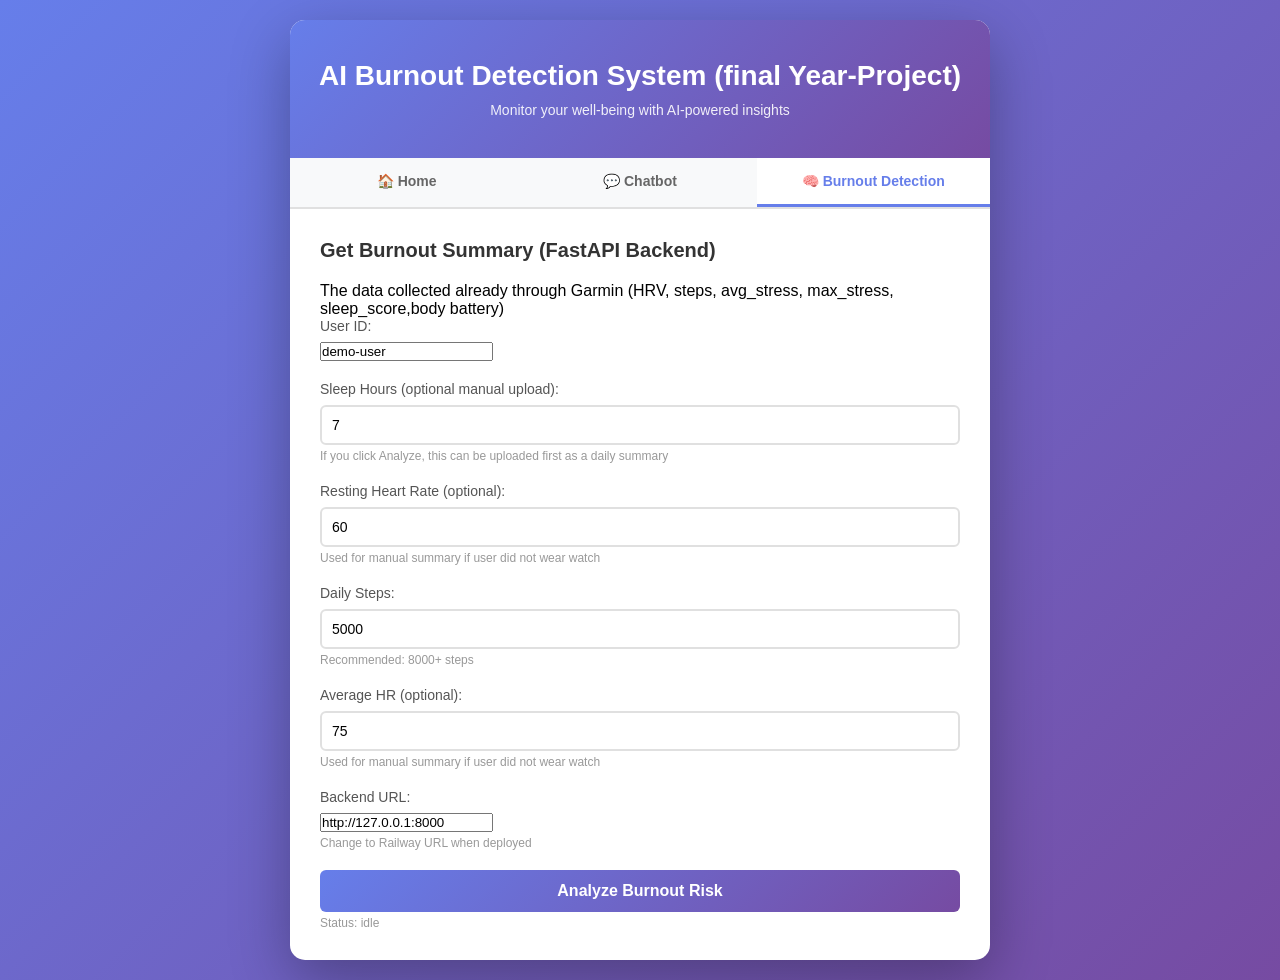
==== RussellShaun_webdashboard/index.html @ fd97fbe0 "fixed unavaliable server" ====
<!DOCTYPE html>
<html lang="en">
<head>
    <meta charset="UTF-8">
    <meta name="viewport" content="width=device-width, initial-scale=1.0">
    <title>AI Burnout Detection</title>
    <link rel="stylesheet" href="style.css">
</head>
<body>
    <div class="container">
        <div class="header">
            <h1>AI Burnout Detection System (final Year-Project)</h1>
            <p>Monitor your well-being with AI-powered insights</p>
        </div>

        <!-- Tab Navigation -->
        <div class="tab-nav">
            <button type="button" class="tab-btn active" data-tab="home">🏠 Home</button>
            <a href="chatbot.html" class="tab-btn-link">💬 Chatbot</a>
            <button type="button" class="tab-btn" data-tab="burnout">🧠 Burnout Detection</button>
        </div>

        <div class="main-content">
            <!-- Home Tab -->
            <div id="home" class="tab-content active">
                <div class="home-section">
                    <h2>Welcome to the AI Burnout Detection System</h2>
                    <p>This platform helps you monitor your well-being and identify possible burnout risks early.</p>
                    
                    <div class="features">
                        <div class="feature-card">
                            <div class="feature-icon">📊</div>
                            <h3>Track Metrics</h3>
                            <p>Monitor sleep, heart rate variability, activity levels, and stress.</p>
                        </div>
                        <div class="feature-card">
                            <div class="feature-icon">🤖</div>
                            <h3>AI Analysis</h3>
                            <p>Get instant burnout risk assessment powered by machine learning.</p>
                        </div>
                        <div class="feature-card">
                            <div class="feature-icon">💡</div>
                            <h3>Personalized Tips</h3>
                            <p>Receive tailored recommendations based on your health data.</p>
                        </div>
                        <div class="feature-card">
                            <div class="feature-icon">💬</div>
                            <h3>AI Chatbot</h3>
                            <p>Chat with our AI assistant for wellness advice anytime.</p>
                        </div>
                    </div>

                    <div class="info-box">
                        <h3>How It Works</h3>
                        <ol>
                            <li>Enter your health metrics in the Burnout Detection tab</li>
                            <li>Our AI analyzes your data using machine learning</li>
                            <li>Get your burnout risk level</li>
                            <li>Receive personalized recommendations for improvement</li>
                            <li>Chat with our AI assistant for wellness support</li>
                        </ol>
                    </div>
                </div>
            </div>

            <!-- Burnout Detection Tab -->
            <div id="burnout" class="tab-content">
                <div class="form-section">
                    <h2>Get Burnout Summary (FastAPI Backend)</h2>
                    <p>The data collected already through Garmin (HRV, steps, avg_stress, max_stress, sleep_score,body battery) </p>
                    <div id="burnoutForm">
                    <div class="form-group">
                        <label for="user_id">User ID:</label>
                        <input type="text" id="user_id" value="demo-user" required>
                    </div>

                    <div class="form-group">
                        <label for="sleep">Sleep Hours (optional manual upload):</label>
                        <input type="number" id="sleep" min="0" max="12" step="0.5" value="7">
                        <span class="help-text">If you click Analyze, this can be uploaded first as a daily summary</span>
                    </div>

                    <div class="form-group">
                        <label for="resting_hr">Resting Heart Rate (optional):</label>
                        <input type="number" id="resting_hr" min="30" max="120" step="1" value="60">
                        <span class="help-text">Used for manual summary if user did not wear watch</span>
                    </div>

                    <div class="form-group">
                        <label for="steps">Daily Steps:</label>
                        <input type="number" id="steps" min="0" max="50000" step="100" value="5000" required>
                        <span class="help-text">Recommended: 8000+ steps</span>
                    </div>

                    <div class="form-group">
                        <label for="avg_hr">Average HR (optional):</label>
                        <input type="number" id="avg_hr" min="30" max="180" step="1" value="75">
                        <span class="help-text">Used for manual summary if user did not wear watch</span>
                    </div>

                    <div class="form-group">
                        <label for="backend_url">Backend URL:</label>
                        <input type="text" id="backend_url" value="http://127.0.0.1:8000" required>
                        <span class="help-text">Change to Railway URL when deployed</span>
                    </div>

                        <button type="button" id="analyzeBtn" class="btn-analyze" onclick="window.runBurnoutAnalysis && window.runBurnoutAnalysis(event)">Analyze Burnout Risk</button>
                        <span id="debugStatus" class="help-text">Status: idle</span>
                    </div>

                    <div class="result-section" id="resultSection" style="display:none;">
                        <h2>Burnout Risk Assessment</h2>
                        <div id="resultBox" class="result-box"></div>
                        <div id="recommendations" class="recommendations"></div>
                    </div>
                </div>
            </div>
        </div>
    </div>

    <script src="script.js?v=20260219"></script>
</body>
</html>
---- RussellShaun_webdashboard/style.css ----
* {
    margin: 0;
    padding: 0;
    box-sizing: border-box;
}

body {
    font-family: 'Segoe UI', Tahoma, Geneva, Verdana, sans-serif;
    background: linear-gradient(135deg, #667eea 0%, #764ba2 100%);
    min-height: 100vh;
    display: flex;
    justify-content: center;
    align-items: center;
    padding: 20px;
}

.container {
    background: white;
    border-radius: 15px;
    box-shadow: 0 20px 60px rgba(0, 0, 0, 0.3);
    max-width: 700px;
    width: 100%;
    overflow: hidden;
}

.header {
    background: linear-gradient(135deg, #667eea 0%, #764ba2 100%);
    color: white;
    padding: 40px 20px;
    text-align: center;
}

.header h1 {
    font-size: 28px;
    margin-bottom: 10px;
}

.header p {
    font-size: 14px;
    opacity: 0.9;
}

.main-content {
    padding: 30px;
}

.form-section h2,
.result-section h2 {
    color: #333;
    margin-bottom: 20px;
    font-size: 20px;
}

.form-group {
    margin-bottom: 20px;
}

label {
    display: block;
    margin-bottom: 8px;
    color: #555;
    font-weight: 500;
    font-size: 14px;
}

input[type="number"],
input[type="range"] {
    width: 100%;
    padding: 10px;
    border: 2px solid #e0e0e0;
    border-radius: 6px;
    font-size: 14px;
    transition: border-color 0.3s ease;
}

input[type="number"]:focus,
input[type="range"]:focus {
    outline: none;
    border-color: #667eea;
}

input[type="range"] {
    padding: 0;
    height: 6px;
}

#stressValue {
    font-weight: bold;
    color: #667eea;
    font-size: 16px;
}

.help-text {
    display: block;
    font-size: 12px;
    color: #999;
    margin-top: 4px;
}

.btn-analyze {
    width: 100%;
    padding: 12px;
    background: linear-gradient(135deg, #667eea 0%, #764ba2 100%);
    color: white;
    border: none;
    border-radius: 6px;
    font-size: 16px;
    font-weight: 600;
    cursor: pointer;
    transition: transform 0.2s ease, box-shadow 0.2s ease;
}

.btn-analyze:hover {
    transform: translateY(-2px);
    box-shadow: 0 10px 20px rgba(102, 126, 234, 0.3);
}

.btn-analyze:active {
    transform: translateY(0);
}

.btn-analyze:disabled {
    opacity: 0.6;
    cursor: not-allowed;
}

.result-box {
    padding: 20px;
    border-radius: 8px;
    margin-bottom: 20px;
    text-align: center;
    font-size: 18px;
    font-weight: 600;
}

.result-box.low {
    background: #d4edda;
    color: #155724;
    border: 2px solid #28a745;
}

.result-box.moderate {
    background: #fff3cd;
    color: #856404;
    border: 2px solid #ffc107;
}

.result-box.high {
    background: #f8d7da;
    color: #721c24;
    border: 2px solid #dc3545;
}

.recommendations {
    background: #f8f9fa;
    border-left: 4px solid #667eea;
    padding: 15px;
    border-radius: 6px;
    font-size: 14px;
    line-height: 1.6;
}

.recommendations h3 {
    color: #333;
    margin-bottom: 10px;
    font-size: 16px;
}

.recommendations ul {
    margin-left: 20px;
    color: #555;
}

.recommendations li {
    margin-bottom: 8px;
}

.loading {
    text-align: center;
    color: #667eea;
    font-weight: 600;
}

.error {
    background: #f8d7da;
    color: #721c24;
    padding: 15px;
    border-radius: 6px;
    margin-bottom: 20px;
    border: 1px solid #f5c6cb;
}

/* Tab Navigation */
.tab-nav {
    display: flex;
    background: #f8f9fa;
    border-bottom: 2px solid #e0e0e0;
}

.tab-btn {
    flex: 1;
    padding: 15px 20px;
    border: none;
    background: transparent;
    color: #666;
    font-size: 14px;
    font-weight: 600;
    cursor: pointer;
    transition: all 0.3s ease;
    border-bottom: 3px solid transparent;
}

.tab-btn-link {
    flex: 1;
    padding: 15px 20px;
    border: none;
    background: transparent;
    color: #666;
    font-size: 14px;
    font-weight: 600;
    cursor: pointer;
    transition: all 0.3s ease;
    border-bottom: 3px solid transparent;
    text-decoration: none;
    display: flex;
    align-items: center;
    justify-content: center;
}

.tab-btn-link:hover {
    color: #667eea;
    background: #f0f0f0;
}

.tab-btn {
    flex: 1;
    padding: 15px 20px;
    border: none;
    background: transparent;
    color: #666;
    font-size: 14px;
    font-weight: 600;
    cursor: pointer;
    transition: all 0.3s ease;
    border-bottom: 3px solid transparent;
}

.tab-btn:hover {
    color: #667eea;
    background: #f0f0f0;
}

.tab-btn.active {
    color: #667eea;
    border-bottom-color: #667eea;
    background: white;
}

/* Tab Content */
.tab-content {
    display: none;
    animation: fadeIn 0.3s ease;
}

.tab-content.active {
    display: block;
}

@keyframes fadeIn {
    from {
        opacity: 0;
    }
    to {
        opacity: 1;
    }
}

/* Home Tab Styles */
.home-section {
    padding: 20px;
}

.home-section h2 {
    color: #333;
    margin-bottom: 10px;
    font-size: 24px;
}

.home-section > p {
    color: #666;
    margin-bottom: 30px;
    font-size: 16px;
}

.features {
    display: grid;
    grid-template-columns: 1fr 1fr;
    gap: 15px;
    margin-bottom: 30px;
}

.feature-card {
    background: linear-gradient(135deg, #f5f7fa 0%, #f0f0f5 100%);
    padding: 20px;
    border-radius: 8px;
    text-align: center;
    border: 1px solid #e0e0e0;
    transition: transform 0.3s ease, box-shadow 0.3s ease;
}

.feature-card:hover {
    transform: translateY(-5px);
    box-shadow: 0 10px 20px rgba(0, 0, 0, 0.1);
}

.feature-icon {
    font-size: 32px;
    margin-bottom: 10px;
}

.feature-card h3 {
    color: #333;
    font-size: 16px;
    margin-bottom: 8px;
}

.feature-card p {
    color: #666;
    font-size: 13px;
    line-height: 1.5;
}

.info-box {
    background: #f0f4ff;
    border-left: 4px solid #667eea;
    padding: 20px;
    border-radius: 8px;
}

.info-box h3 {
    color: #333;
    margin-bottom: 12px;
    font-size: 16px;
}

.info-box ol {
    color: #555;
    margin-left: 20px;
    line-height: 1.8;
}

.info-box li {
    margin-bottom: 8px;
}

/* Chatbot Tab Styles */
.chatbot-section {
    padding: 20px;
    height: 500px;
    display: flex;
    flex-direction: column;
}

.chatbot-section h2 {
    color: #333;
    margin-bottom: 20px;
    font-size: 20px;
}

.chat-history {
    flex: 1;
    overflow-y: auto;
    margin-bottom: 15px;
    padding: 15px;
    background: #f9f9f9;
    border-radius: 8px;
    border: 1px solid #e0e0e0;
}

.chat-message {
    margin-bottom: 12px;
    display: flex;
    animation: slideIn 0.3s ease;
}

@keyframes slideIn {
    from {
        opacity: 0;
        transform: translateY(10px);
    }
    to {
        opacity: 1;
        transform: translateY(0);
    }
}

.message-user {
    justify-content: flex-end;
}

.message-bot {
    justify-content: flex-start;
}

.message-content {
    max-width: 70%;
    padding: 10px 15px;
    border-radius: 8px;
    word-wrap: break-word;
    font-size: 14px;
    line-height: 1.4;
}

.message-user .message-content {
    background: #667eea;
    color: white;
}

.message-bot .message-content {
    background: #e9ecef;
    color: #333;
}

.chat-input-area {
    display: flex;
    gap: 10px;
}

#chatInput {
    flex: 1;
    padding: 12px 15px;
    border: 2px solid #e0e0e0;
    border-radius: 6px;
    font-size: 14px;
    font-family: inherit;
    transition: border-color 0.3s ease;
}

#chatInput:focus {
    outline: none;
    border-color: #667eea;
}

.btn-send {
    padding: 12px 25px;
    background: linear-gradient(135deg, #667eea 0%, #764ba2 100%);
    color: white;
    border: none;
    border-radius: 6px;
    font-weight: 600;
    cursor: pointer;
    transition: transform 0.2s ease, box-shadow 0.2s ease;
}

.btn-send:hover {
    transform: translateY(-2px);
    box-shadow: 0 10px 20px rgba(102, 126, 234, 0.3);
}

.btn-send:active {
    transform: translateY(0);
}

.back-link {
    text-align: center;
    padding: 20px;
    border-top: 1px solid #e0e0e0;
}

.back-link a {
    color: #667eea;
    text-decoration: none;
    font-weight: 600;
    transition: color 0.3s ease;
}

.back-link a:hover {
    color: #764ba2;
}
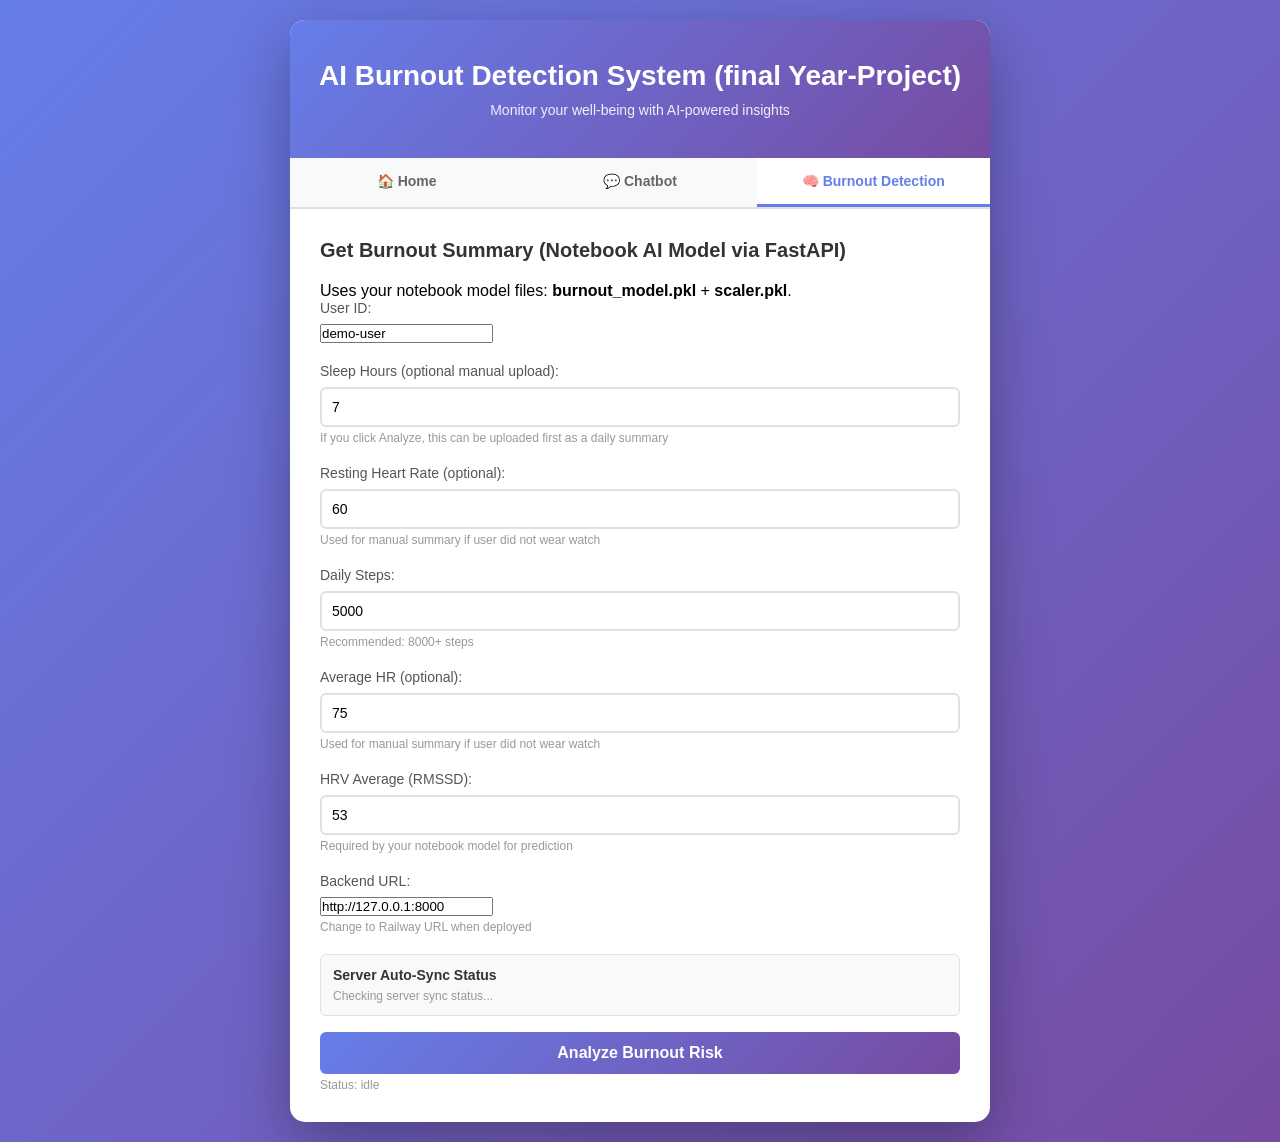
==== commit a302b87b: "Integrate notebook model, Garmin auto-sync, and dashboard sync status" ====
--- a/RussellShaun_webdashboard/index.html
+++ b/RussellShaun_webdashboard/index.html
@@ -66,8 +66,8 @@
             <!-- Burnout Detection Tab -->
             <div id="burnout" class="tab-content">
                 <div class="form-section">
-                    <h2>Get Burnout Summary (FastAPI Backend)</h2>
-                    <p>The data collected already through Garmin (HRV, steps, avg_stress, max_stress, sleep_score,body battery) </p>
+                    <h2>Get Burnout Summary (Notebook AI Model via FastAPI)</h2>
+                    <p>Uses your notebook model files: <strong>burnout_model.pkl</strong> + <strong>scaler.pkl</strong>.</p>
                     <div id="burnoutForm">
                     <div class="form-group">
                         <label for="user_id">User ID:</label>
@@ -99,9 +99,20 @@
                     </div>
 
                     <div class="form-group">
+                        <label for="hrv_avg">HRV Average (RMSSD):</label>
+                        <input type="number" id="hrv_avg" min="1" max="300" step="0.1" value="53" required>
+                        <span class="help-text">Required by your notebook model for prediction</span>
+                    </div>
+
+                    <div class="form-group">
                         <label for="backend_url">Backend URL:</label>
                         <input type="text" id="backend_url" value="http://127.0.0.1:8000" required>
                         <span class="help-text">Change to Railway URL when deployed</span>
+                    </div>
+
+                    <div id="syncStatusPanel" class="sync-status-panel">
+                        <h3>Server Auto-Sync Status</h3>
+                        <p id="syncStatusText" class="help-text">Checking server sync status...</p>
                     </div>
 
                         <button type="button" id="analyzeBtn" class="btn-analyze" onclick="window.runBurnoutAnalysis && window.runBurnoutAnalysis(event)">Analyze Burnout Risk</button>
--- a/RussellShaun_webdashboard/style.css
+++ b/RussellShaun_webdashboard/style.css
@@ -95,6 +95,35 @@
     font-size: 12px;
     color: #999;
     margin-top: 4px;
+}
+
+.sync-status-panel {
+    background: #f8f9fa;
+    border: 1px solid #e0e0e0;
+    border-radius: 6px;
+    padding: 12px;
+    margin-bottom: 16px;
+}
+
+.sync-status-panel h3 {
+    margin-bottom: 6px;
+    font-size: 14px;
+    color: #333;
+}
+
+.sync-status-panel.ok {
+    border-color: #28a745;
+    background: #eefaf1;
+}
+
+.sync-status-panel.warn {
+    border-color: #ffc107;
+    background: #fff9e8;
+}
+
+.sync-status-panel.error {
+    border-color: #dc3545;
+    background: #fdeeee;
 }
 
 .btn-analyze {
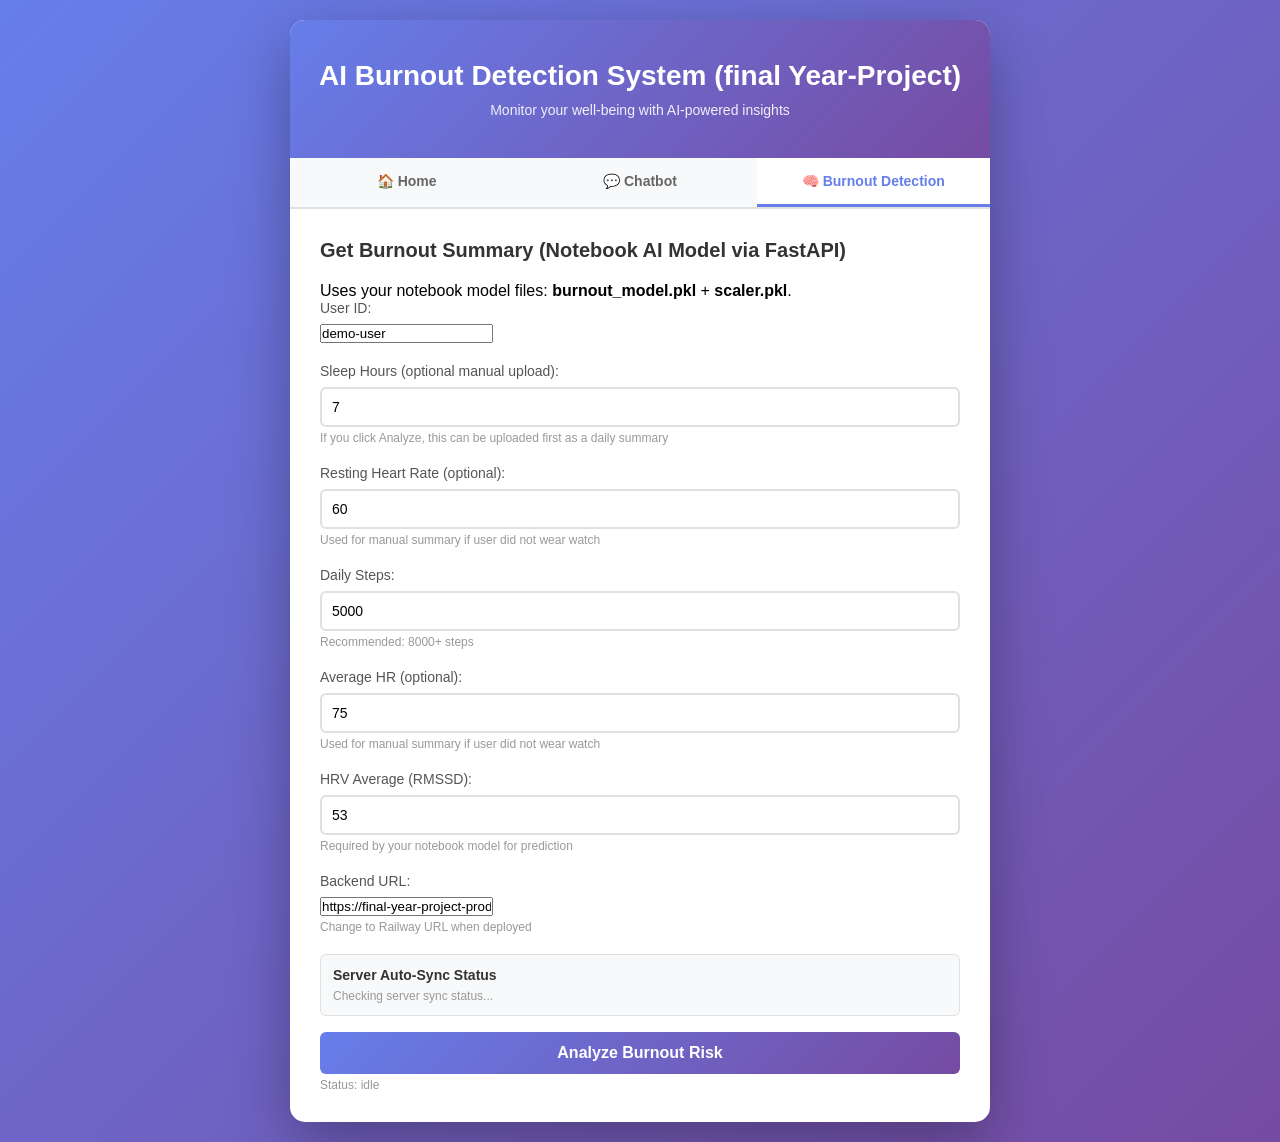
==== commit 716a3833: "syntax error" ====
--- a/RussellShaun_webdashboard/index.html
+++ b/RussellShaun_webdashboard/index.html
@@ -106,7 +106,7 @@
 
                     <div class="form-group">
                         <label for="backend_url">Backend URL:</label>
-                        <input type="text" id="backend_url" value="http://127.0.0.1:8000" required>
+                        <input type="text" id="backend_url" value="https://final-year-project-production-1acf.up.railway.app" required>
                         <span class="help-text">Change to Railway URL when deployed</span>
                     </div>
 
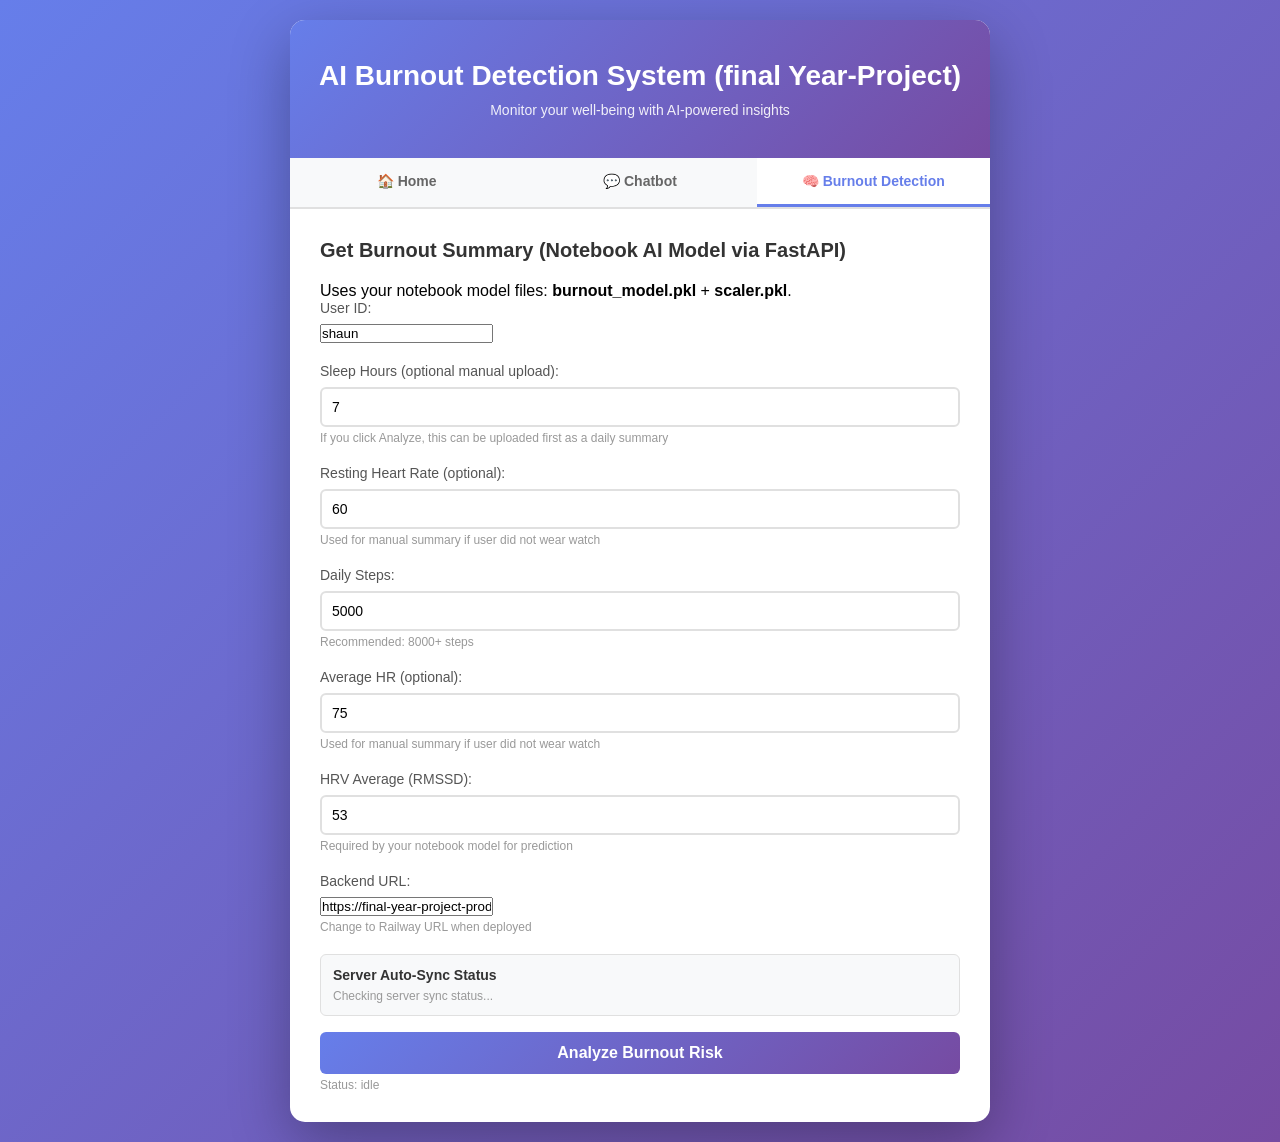
==== commit 99739632: "fixed error" ====
--- a/RussellShaun_webdashboard/index.html
+++ b/RussellShaun_webdashboard/index.html
@@ -71,7 +71,7 @@
                     <div id="burnoutForm">
                     <div class="form-group">
                         <label for="user_id">User ID:</label>
-                        <input type="text" id="user_id" value="demo-user" required>
+                        <input type="text" id="user_id" value="shaun" required>
                     </div>
 
                     <div class="form-group">
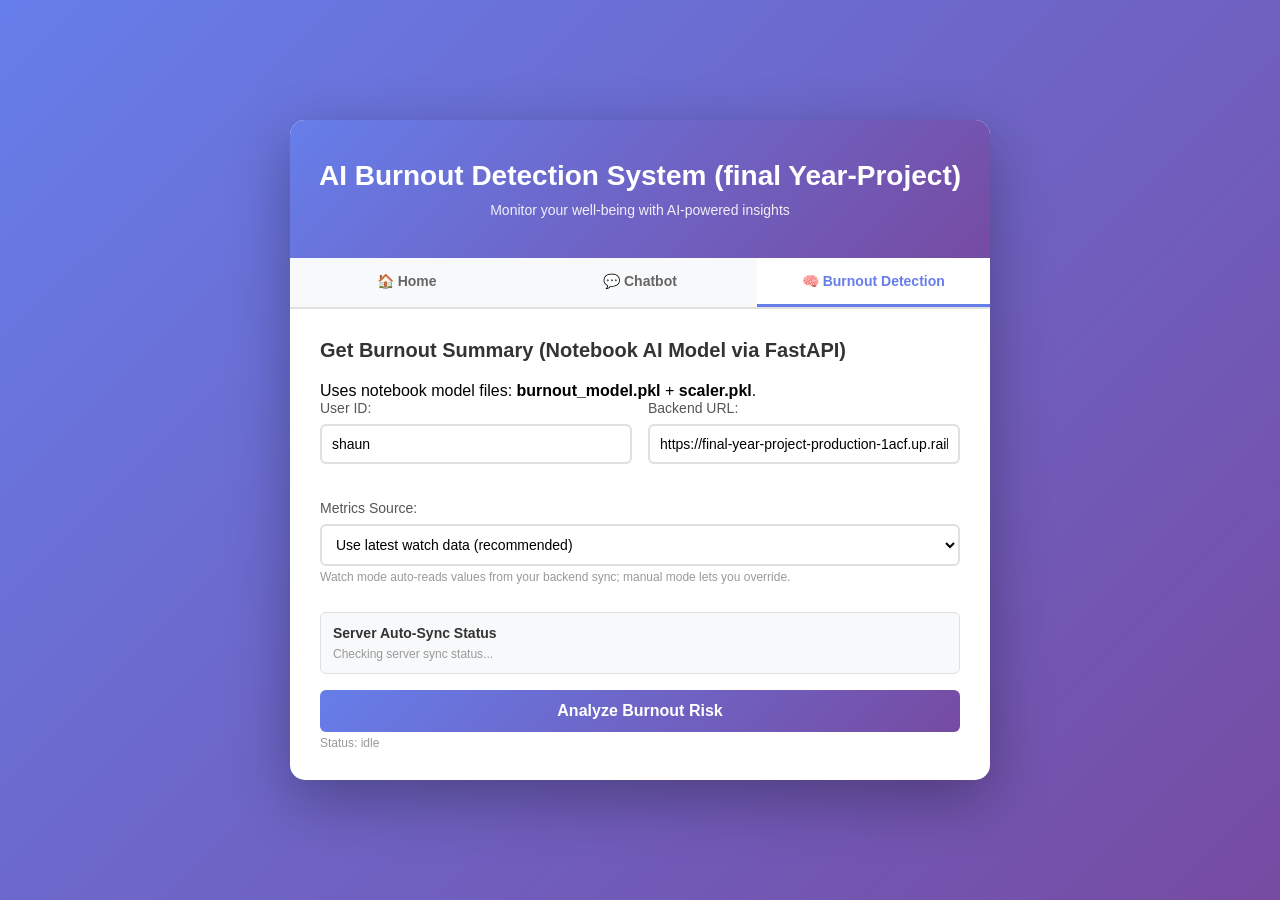
==== commit e31fe6e6: "Improved layout of prediction tab" ====
--- a/RussellShaun_webdashboard/index.html
+++ b/RussellShaun_webdashboard/index.html
@@ -67,48 +67,42 @@
             <div id="burnout" class="tab-content">
                 <div class="form-section">
                     <h2>Get Burnout Summary (Notebook AI Model via FastAPI)</h2>
-                    <p>Uses your notebook model files: <strong>burnout_model.pkl</strong> + <strong>scaler.pkl</strong>.</p>
+                    <p>Uses notebook model files: <strong>burnout_model.pkl</strong> + <strong>scaler.pkl</strong>.</p>
                     <div id="burnoutForm">
-                    <div class="form-group">
-                        <label for="user_id">User ID:</label>
-                        <input type="text" id="user_id" value="shaun" required>
-                    </div>
+                        <div class="burnout-grid">
+                            <div class="form-group">
+                                <label for="user_id">User ID:</label>
+                                <input type="text" id="user_id" value="shaun" required>
+                            </div>
 
-                    <div class="form-group">
-                        <label for="sleep">Sleep Hours (optional manual upload):</label>
-                        <input type="number" id="sleep" min="0" max="12" step="0.5" value="7">
-                        <span class="help-text">If you click Analyze, this can be uploaded first as a daily summary</span>
-                    </div>
+                            <div class="form-group">
+                                <label for="backend_url">Backend URL:</label>
+                                <input type="text" id="backend_url" value="https://final-year-project-production-1acf.up.railway.app" required>
+                            </div>
 
-                    <div class="form-group">
-                        <label for="resting_hr">Resting Heart Rate (optional):</label>
-                        <input type="number" id="resting_hr" min="30" max="120" step="1" value="60">
-                        <span class="help-text">Used for manual summary if user did not wear watch</span>
-                    </div>
+                            <div class="form-group full-width">
+                                <label for="metrics_source">Metrics Source:</label>
+                                <select id="metrics_source" class="select-input">
+                                    <option value="watch" selected>Use latest watch data (recommended)</option>
+                                    <option value="manual">Enter metrics manually</option>
+                                </select>
+                                <span class="help-text">Watch mode auto-reads values from your backend sync; manual mode lets you override.</span>
+                            </div>
 
-                    <div class="form-group">
-                        <label for="steps">Daily Steps:</label>
-                        <input type="number" id="steps" min="0" max="50000" step="100" value="5000" required>
-                        <span class="help-text">Recommended: 8000+ steps</span>
-                    </div>
+                            <div id="manualMetrics" class="burnout-grid full-width hidden">
+                                <div class="form-group">
+                                    <label for="hrv_avg">HRV Average (RMSSD):</label>
+                                    <input type="number" id="hrv_avg" min="1" max="300" step="0.1" value="53">
+                                    <span class="help-text">Required for prediction when using manual mode</span>
+                                </div>
 
-                    <div class="form-group">
-                        <label for="avg_hr">Average HR (optional):</label>
-                        <input type="number" id="avg_hr" min="30" max="180" step="1" value="75">
-                        <span class="help-text">Used for manual summary if user did not wear watch</span>
-                    </div>
-
-                    <div class="form-group">
-                        <label for="hrv_avg">HRV Average (RMSSD):</label>
-                        <input type="number" id="hrv_avg" min="1" max="300" step="0.1" value="53" required>
-                        <span class="help-text">Required by your notebook model for prediction</span>
-                    </div>
-
-                    <div class="form-group">
-                        <label for="backend_url">Backend URL:</label>
-                        <input type="text" id="backend_url" value="https://final-year-project-production-1acf.up.railway.app" required>
-                        <span class="help-text">Change to Railway URL when deployed</span>
-                    </div>
+                                <div class="form-group">
+                                    <label for="resting_hr">Resting Heart Rate (optional):</label>
+                                    <input type="number" id="resting_hr" min="30" max="120" step="1" value="60">
+                                    <span class="help-text">Optional, but improves prediction context</span>
+                                </div>
+                            </div>
+                        </div>
 
                     <div id="syncStatusPanel" class="sync-status-panel">
                         <h3>Server Auto-Sync Status</h3>
--- a/RussellShaun_webdashboard/style.css
+++ b/RussellShaun_webdashboard/style.css
@@ -64,6 +64,7 @@
 }
 
 input[type="number"],
+input[type="text"],
 input[type="range"] {
     width: 100%;
     padding: 10px;
@@ -74,9 +75,40 @@
 }
 
 input[type="number"]:focus,
+input[type="text"]:focus,
 input[type="range"]:focus {
     outline: none;
     border-color: #667eea;
+}
+
+.burnout-grid {
+    display: grid;
+    grid-template-columns: repeat(2, minmax(0, 1fr));
+    gap: 16px;
+    margin-bottom: 8px;
+}
+
+.full-width {
+    grid-column: 1 / -1;
+}
+
+.select-input {
+    width: 100%;
+    padding: 10px;
+    border: 2px solid #e0e0e0;
+    border-radius: 6px;
+    font-size: 14px;
+    background: #fff;
+    transition: border-color 0.3s ease;
+}
+
+.select-input:focus {
+    outline: none;
+    border-color: #667eea;
+}
+
+.hidden {
+    display: none;
 }
 
 input[type="range"] {
@@ -293,6 +325,12 @@
 
 .tab-content.active {
     display: block;
+}
+
+@media (max-width: 768px) {
+    .burnout-grid {
+        grid-template-columns: 1fr;
+    }
 }
 
 @keyframes fadeIn {
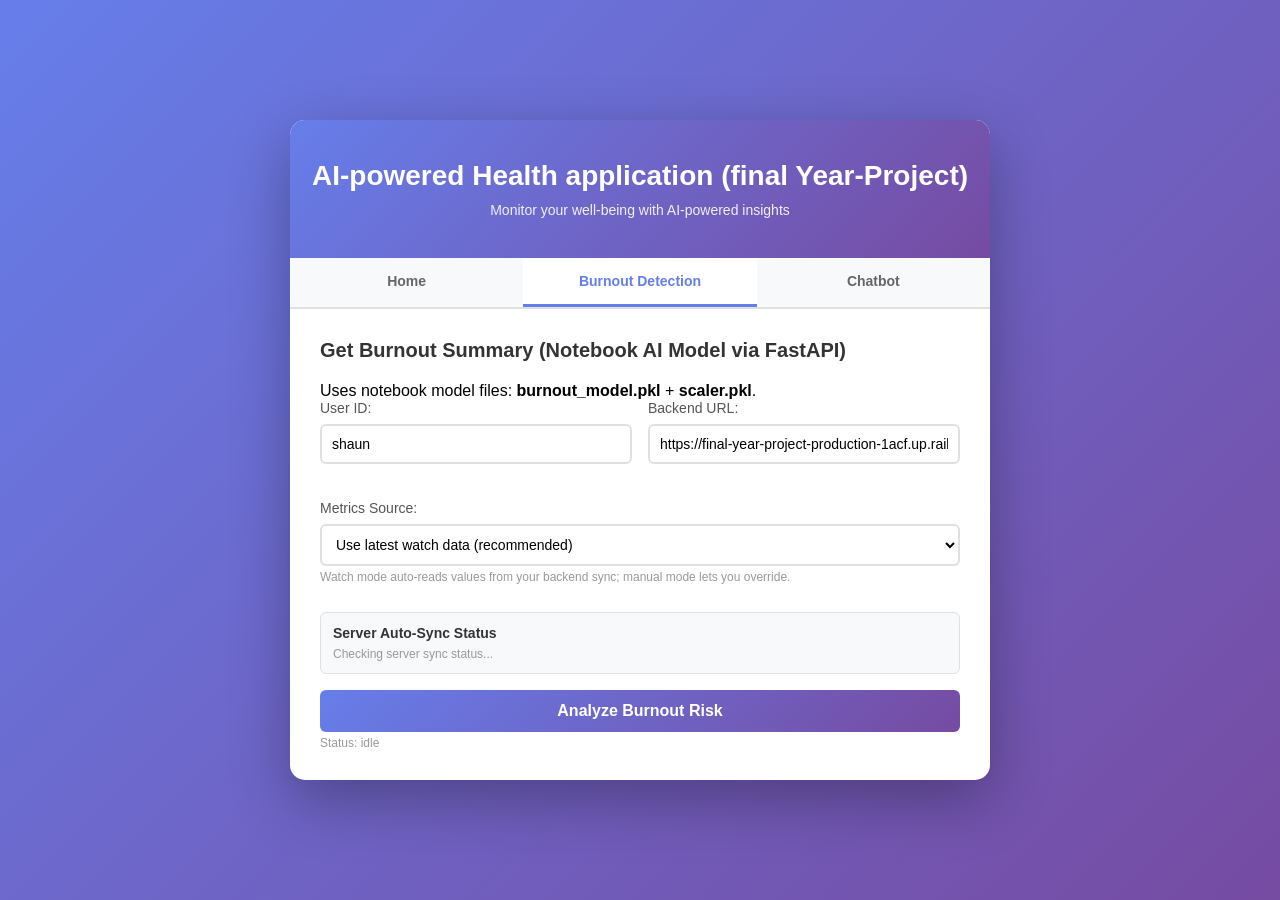
==== commit d3e965ec: "created new README to fit new project structure" ====
--- a/RussellShaun_webdashboard/index.html
+++ b/RussellShaun_webdashboard/index.html
@@ -9,15 +9,15 @@
 <body>
     <div class="container">
         <div class="header">
-            <h1>AI Burnout Detection System (final Year-Project)</h1>
+            <h1>AI-powered Health application (final Year-Project)</h1>
             <p>Monitor your well-being with AI-powered insights</p>
         </div>
 
         <!-- Tab Navigation -->
         <div class="tab-nav">
-            <button type="button" class="tab-btn active" data-tab="home">🏠 Home</button>
-            <a href="chatbot.html" class="tab-btn-link">💬 Chatbot</a>
-            <button type="button" class="tab-btn" data-tab="burnout">🧠 Burnout Detection</button>
+            <button type="button" class="tab-btn active" data-tab="home">Home</button>
+            <button type="button" class="tab-btn" data-tab="burnout">Burnout Detection</button>
+            <a href="chatbot.html" class="tab-btn-link">Chatbot</a>
         </div>
 
         <div class="main-content">
@@ -54,7 +54,7 @@
                         <h3>How It Works</h3>
                         <ol>
                             <li>Enter your health metrics in the Burnout Detection tab</li>
-                            <li>Our AI analyzes your data using machine learning</li>
+                            <li>Our AI analyses your data using machine learning</li>
                             <li>Get your burnout risk level</li>
                             <li>Receive personalized recommendations for improvement</li>
                             <li>Chat with our AI assistant for wellness support</li>
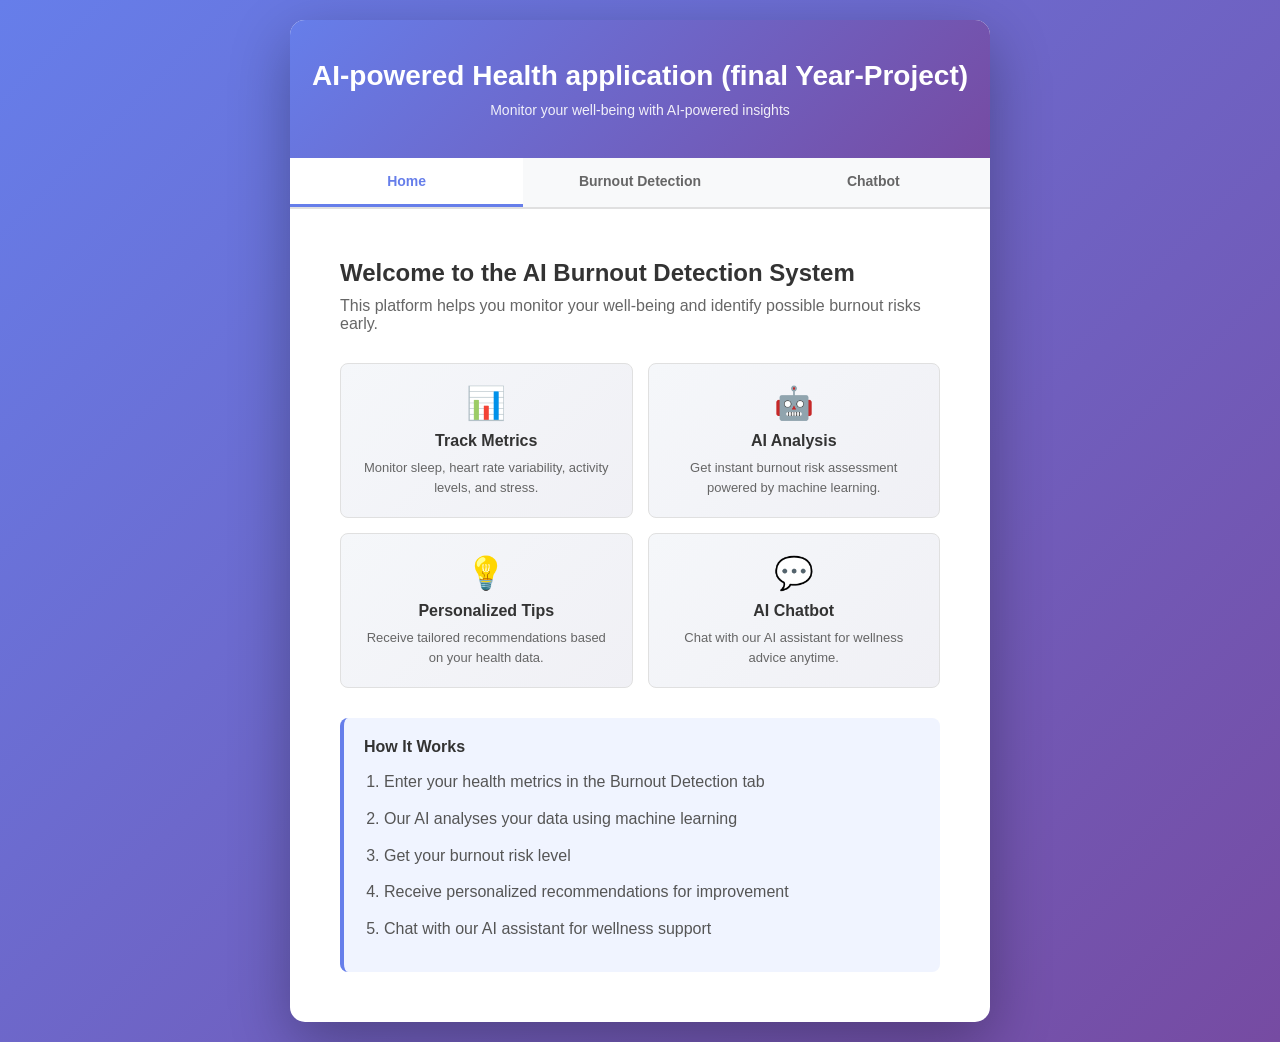
==== commit 4c583570: "Refactor web dashboard structure and implement dynamic tab loading - Replaced static tab links with " ====
--- a/RussellShaun_webdashboard/index.html
+++ b/RussellShaun_webdashboard/index.html
@@ -13,113 +13,14 @@
             <p>Monitor your well-being with AI-powered insights</p>
         </div>
 
-        <!-- Tab Navigation -->
         <div class="tab-nav">
             <button type="button" class="tab-btn active" data-tab="home">Home</button>
             <button type="button" class="tab-btn" data-tab="burnout">Burnout Detection</button>
-            <a href="chatbot.html" class="tab-btn-link">Chatbot</a>
+            <button type="button" class="tab-btn" data-tab="chatbot">Chatbot</button>
         </div>
 
-        <div class="main-content">
-            <!-- Home Tab -->
-            <div id="home" class="tab-content active">
-                <div class="home-section">
-                    <h2>Welcome to the AI Burnout Detection System</h2>
-                    <p>This platform helps you monitor your well-being and identify possible burnout risks early.</p>
-                    
-                    <div class="features">
-                        <div class="feature-card">
-                            <div class="feature-icon">📊</div>
-                            <h3>Track Metrics</h3>
-                            <p>Monitor sleep, heart rate variability, activity levels, and stress.</p>
-                        </div>
-                        <div class="feature-card">
-                            <div class="feature-icon">🤖</div>
-                            <h3>AI Analysis</h3>
-                            <p>Get instant burnout risk assessment powered by machine learning.</p>
-                        </div>
-                        <div class="feature-card">
-                            <div class="feature-icon">💡</div>
-                            <h3>Personalized Tips</h3>
-                            <p>Receive tailored recommendations based on your health data.</p>
-                        </div>
-                        <div class="feature-card">
-                            <div class="feature-icon">💬</div>
-                            <h3>AI Chatbot</h3>
-                            <p>Chat with our AI assistant for wellness advice anytime.</p>
-                        </div>
-                    </div>
-
-                    <div class="info-box">
-                        <h3>How It Works</h3>
-                        <ol>
-                            <li>Enter your health metrics in the Burnout Detection tab</li>
-                            <li>Our AI analyses your data using machine learning</li>
-                            <li>Get your burnout risk level</li>
-                            <li>Receive personalized recommendations for improvement</li>
-                            <li>Chat with our AI assistant for wellness support</li>
-                        </ol>
-                    </div>
-                </div>
-            </div>
-
-            <!-- Burnout Detection Tab -->
-            <div id="burnout" class="tab-content">
-                <div class="form-section">
-                    <h2>Get Burnout Summary (Notebook AI Model via FastAPI)</h2>
-                    <p>Uses notebook model files: <strong>burnout_model.pkl</strong> + <strong>scaler.pkl</strong>.</p>
-                    <div id="burnoutForm">
-                        <div class="burnout-grid">
-                            <div class="form-group">
-                                <label for="user_id">User ID:</label>
-                                <input type="text" id="user_id" value="shaun" required>
-                            </div>
-
-                            <div class="form-group">
-                                <label for="backend_url">Backend URL:</label>
-                                <input type="text" id="backend_url" value="https://final-year-project-production-1acf.up.railway.app" required>
-                            </div>
-
-                            <div class="form-group full-width">
-                                <label for="metrics_source">Metrics Source:</label>
-                                <select id="metrics_source" class="select-input">
-                                    <option value="watch" selected>Use latest watch data (recommended)</option>
-                                    <option value="manual">Enter metrics manually</option>
-                                </select>
-                                <span class="help-text">Watch mode auto-reads values from your backend sync; manual mode lets you override.</span>
-                            </div>
-
-                            <div id="manualMetrics" class="burnout-grid full-width hidden">
-                                <div class="form-group">
-                                    <label for="hrv_avg">HRV Average (RMSSD):</label>
-                                    <input type="number" id="hrv_avg" min="1" max="300" step="0.1" value="53">
-                                    <span class="help-text">Required for prediction when using manual mode</span>
-                                </div>
-
-                                <div class="form-group">
-                                    <label for="resting_hr">Resting Heart Rate (optional):</label>
-                                    <input type="number" id="resting_hr" min="30" max="120" step="1" value="60">
-                                    <span class="help-text">Optional, but improves prediction context</span>
-                                </div>
-                            </div>
-                        </div>
-
-                    <div id="syncStatusPanel" class="sync-status-panel">
-                        <h3>Server Auto-Sync Status</h3>
-                        <p id="syncStatusText" class="help-text">Checking server sync status...</p>
-                    </div>
-
-                        <button type="button" id="analyzeBtn" class="btn-analyze" onclick="window.runBurnoutAnalysis && window.runBurnoutAnalysis(event)">Analyze Burnout Risk</button>
-                        <span id="debugStatus" class="help-text">Status: idle</span>
-                    </div>
-
-                    <div class="result-section" id="resultSection" style="display:none;">
-                        <h2>Burnout Risk Assessment</h2>
-                        <div id="resultBox" class="result-box"></div>
-                        <div id="recommendations" class="recommendations"></div>
-                    </div>
-                </div>
-            </div>
+        <div class="main-content" id="app">
+            <div class="loading">Loading section...</div>
         </div>
     </div>
 
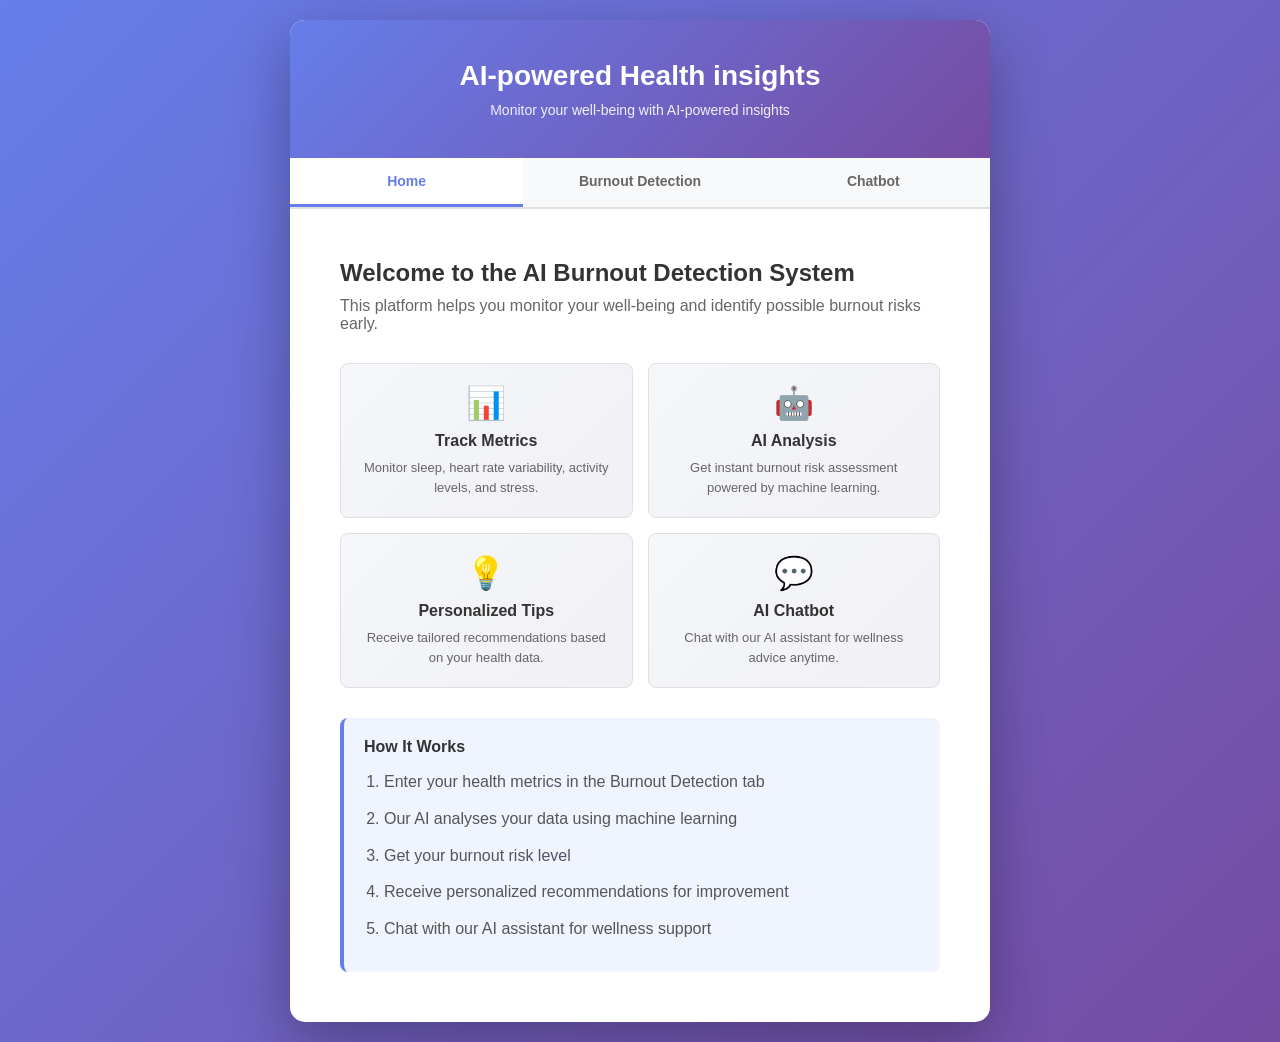
==== commit 2272f8e4: "fix: update header title to reflect application purpose" ====
--- a/RussellShaun_webdashboard/index.html
+++ b/RussellShaun_webdashboard/index.html
@@ -9,7 +9,7 @@
 <body>
     <div class="container">
         <div class="header">
-            <h1>AI-powered Health application (final Year-Project)</h1>
+            <h1>AI-powered Health insights</h1>
             <p>Monitor your well-being with AI-powered insights</p>
         </div>
 
--- a/RussellShaun_webdashboard/style.css
+++ b/RussellShaun_webdashboard/style.css
@@ -432,6 +432,28 @@
     color: #333;
     margin-bottom: 20px;
     font-size: 20px;
+}
+
+.chatbot-config {
+    display: grid;
+    grid-template-columns: repeat(auto-fit, minmax(220px, 1fr));
+    gap: 12px;
+    margin-bottom: 10px;
+    padding: 12px;
+    border: 1px solid #e1e5f2;
+    border-radius: 8px;
+    background: #f7f9ff;
+}
+
+.chatbot-config .form-group {
+    margin-bottom: 0;
+}
+
+.chatbot-config input {
+    width: 100%;
+    padding: 10px;
+    border: 1px solid #d7dceb;
+    border-radius: 6px;
 }
 
 .chat-history {
@@ -543,4 +565,95 @@
 
 .back-link a:hover {
     color: #764ba2;
+}
+
+/* Self-Report Check-In Section */
+.self-report-section {
+    background: #f4f0ff;
+    border: 1px solid #c9b9f5;
+    border-radius: 8px;
+    padding: 16px;
+    margin-bottom: 16px;
+}
+
+.self-report-title {
+    font-size: 15px;
+    color: #333;
+    margin-bottom: 4px;
+    display: flex;
+    align-items: center;
+    gap: 8px;
+    flex-wrap: wrap;
+}
+
+.optional-badge {
+    font-size: 11px;
+    font-weight: 500;
+    color: #764ba2;
+    background: #ede5ff;
+    border: 1px solid #c9b9f5;
+    border-radius: 12px;
+    padding: 2px 8px;
+}
+
+.range-labels {
+    display: flex;
+    justify-content: space-between;
+    font-size: 11px;
+    color: #999;
+    margin-top: 4px;
+}
+
+.mood-selector {
+    display: flex;
+    flex-wrap: wrap;
+    gap: 8px;
+    margin-top: 6px;
+}
+
+.mood-option {
+    display: flex;
+    align-items: center;
+    gap: 6px;
+    padding: 8px 14px;
+    border: 2px solid #e0e0e0;
+    border-radius: 20px;
+    cursor: pointer;
+    font-size: 13px;
+    background: #fff;
+    transition: border-color 0.2s ease, background 0.2s ease;
+    user-select: none;
+}
+
+.mood-option:hover {
+    border-color: #667eea;
+    background: #f0f3ff;
+}
+
+.mood-option.checked,
+.mood-option input:checked ~ * {
+    border-color: #667eea;
+    background: #eef1ff;
+    color: #4a3ab5;
+    font-weight: 600;
+}
+
+.mood-option input[type="radio"] {
+    display: none;
+}
+
+/* When Garmin watch stress overrides the manual slider */
+.watch-data-available input[type="range"] {
+    opacity: 0.35;
+    pointer-events: none;
+}
+
+.watch-data-available .watch-override-note {
+    display: block !important;
+    color: #764ba2;
+}
+
+.watch-bio-line {
+    color: #764ba2;
+    font-weight: 500;
 }
